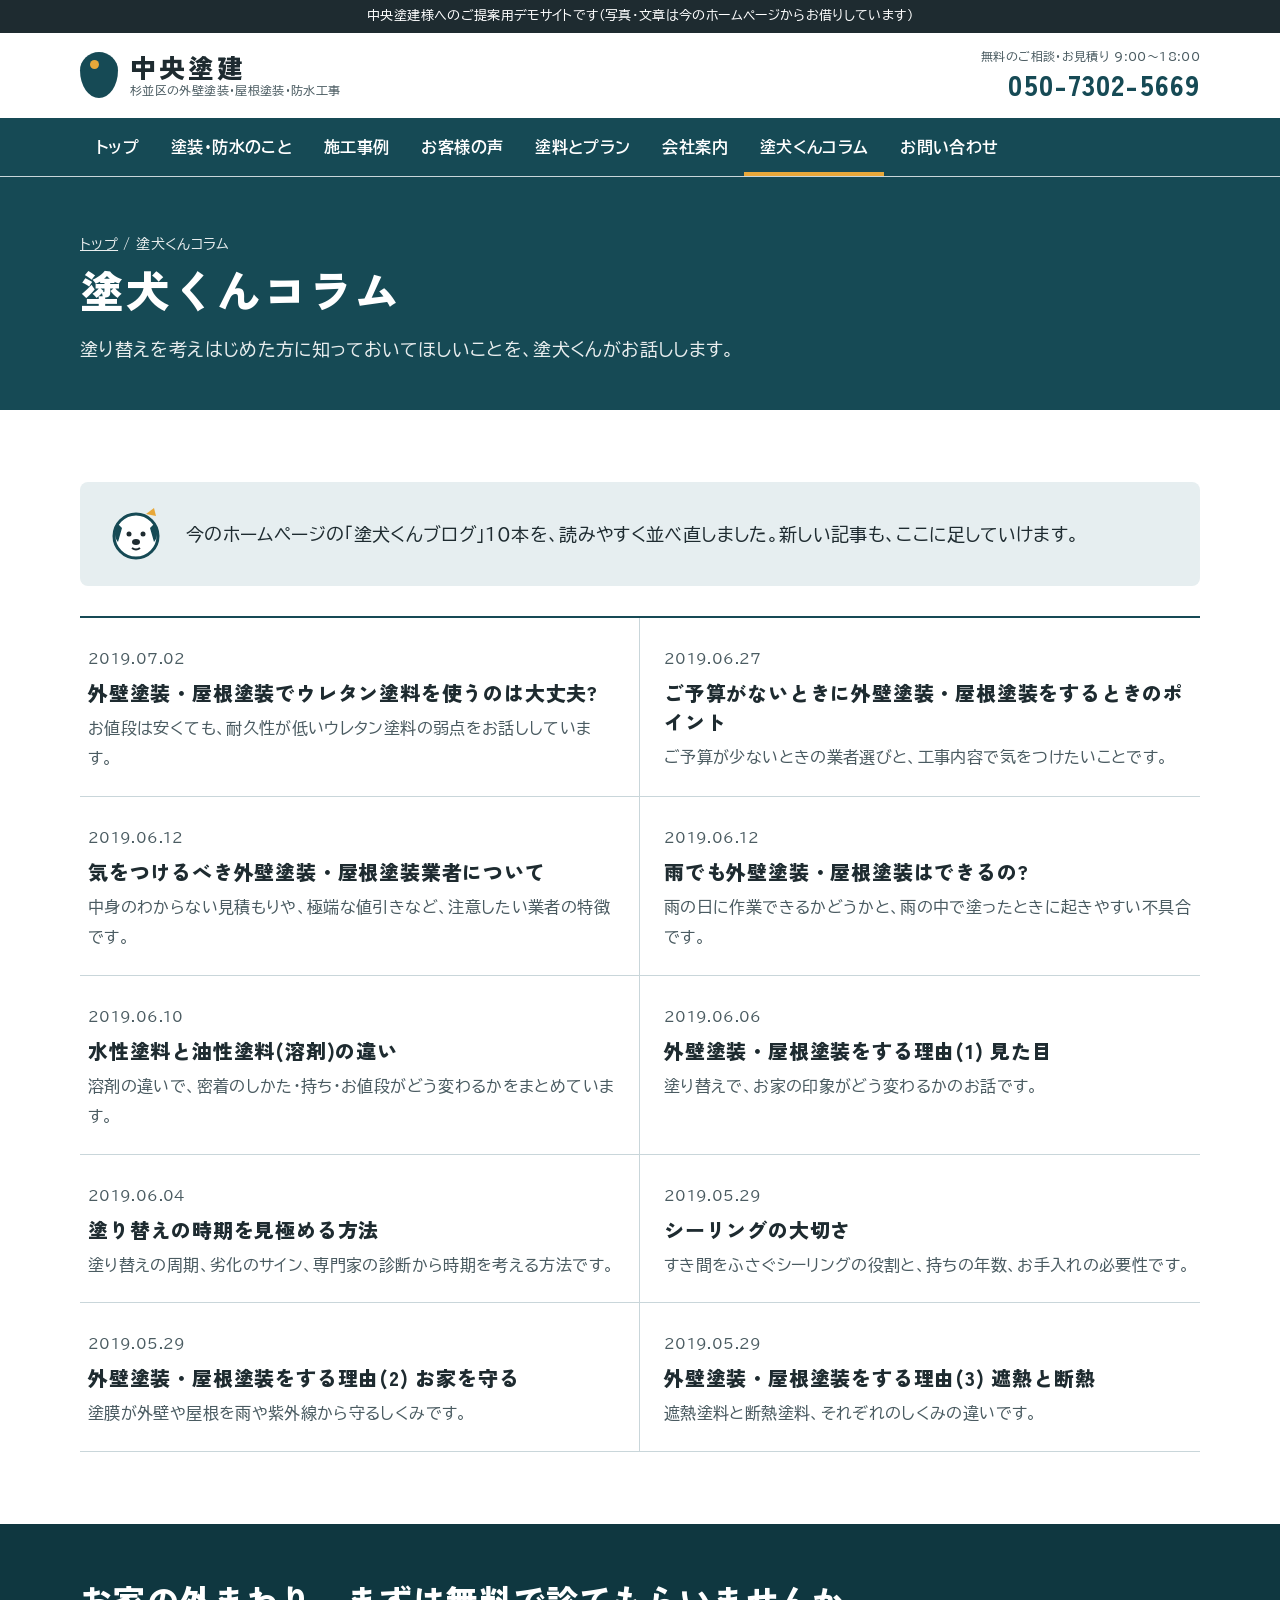
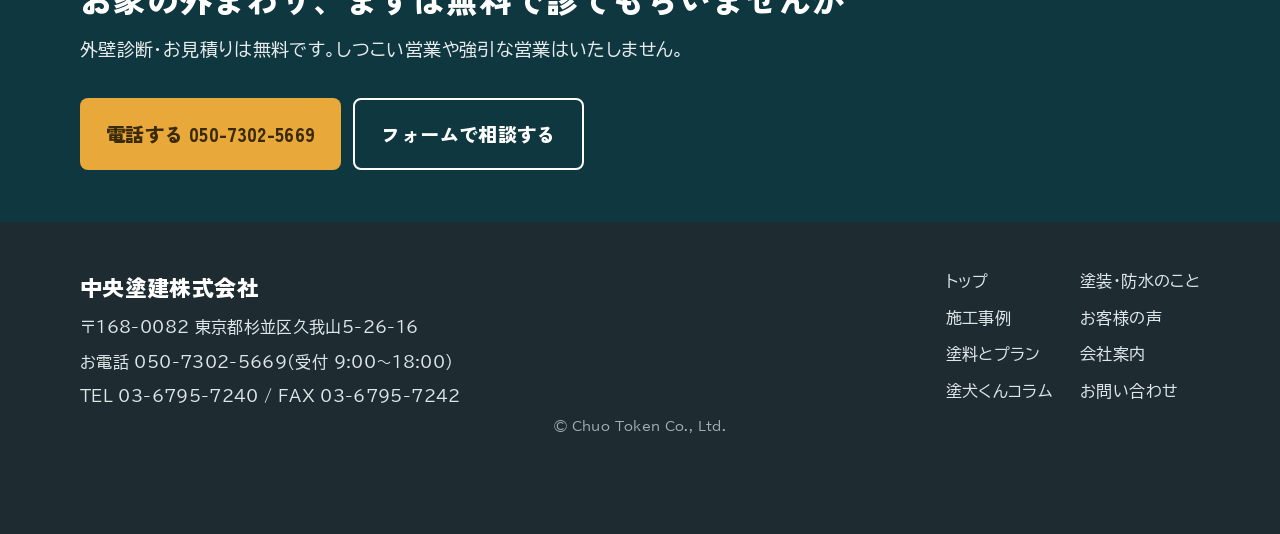
==== column.html @ 06c9fe17 "中央塗建様 ご提案用デモサイトを追加 Co-Authored-By: Claude Opus 5.5 <noreply@anthropic.com> Claude-Session: https://c" ====
<!doctype html>
<html lang="ja">
<head>
<meta charset="utf-8">
<meta name="viewport" content="width=device-width, initial-scale=1">
<meta name="robots" content="noindex, nofollow">
<title>塗犬くんコラム｜中央塗建株式会社</title>
<meta name="description" content="外壁塗装・屋根塗装のお役立ちコラム。塗料の選び方、塗り替えの時期、業者選びの注意点など。">
<link rel="preconnect" href="https://fonts.googleapis.com">
<link rel="preconnect" href="https://fonts.gstatic.com" crossorigin>
<link href="https://fonts.googleapis.com/css2?family=BIZ+UDPGothic:wght@400;700&family=Zen+Kaku+Gothic+New:wght@700;900&display=swap" rel="stylesheet">
<link rel="stylesheet" href="style.css">
<script type="application/ld+json">
{"@context":"https://schema.org","@type":"HomeAndConstructionBusiness","name":"中央塗建株式会社","telephone":"050-7302-5669","address":{"@type":"PostalAddress","postalCode":"168-0082","addressRegion":"東京都","addressLocality":"杉並区","streetAddress":"久我山5-26-16"},"openingHours":"Mo-Su 09:00-18:00","areaServed":["杉並区","世田谷区","練馬区","中野区","三鷹市","武蔵野市"],"description":"防水工事会社から始まった、杉並区の外壁塗装・屋根塗装・雨漏り修理の会社"}
</script>
<script src="site.js"></script>
</head>
<body>
<div id="head"></div>
<main>
<section class="page-head"><div class="wrap"><p class="crumb"><a href="index.html">トップ</a> / 塗犬くんコラム</p><h1>塗犬くんコラム</h1><p>塗り替えを考えはじめた方に知っておいてほしいことを、塗犬くんがお話しします。</p></div></section>
<section class="sec">
  <div class="wrap">
    <div class="dog"><svg viewBox="0 0 64 64" aria-hidden="true"><circle cx="32" cy="34" r="22" fill="#fff" stroke="#164A55" stroke-width="3"/><path d="M14 22c-4 6-4 14 0 18l4-14zM50 22c4 6 4 14 0 18l-4-14z" fill="#164A55"/><circle cx="25" cy="32" r="2.5" fill="#1E2B30"/><circle cx="39" cy="32" r="2.5" fill="#1E2B30"/><ellipse cx="32" cy="40" rx="4" ry="3" fill="#1E2B30"/><path d="M28 46q4 3 8 0" stroke="#1E2B30" stroke-width="2" fill="none"/><path d="M42 12l8-6 2 8z" fill="#E8A83A"/></svg><p style="margin:0">今のホームページの「塗犬くんブログ」10本を、読みやすく並べ直しました。新しい記事も、ここに足していけます。</p></div>
    <div class="columns" id="cols"></div>
  </div>
</section>
<script>
document.addEventListener("DOMContentLoaded",function(){
  document.getElementById("cols").innerHTML=COLUMNS.map(function(c){return '<article class="col"><time>'+c[0]+'</time><h3>'+c[1]+'</h3><p>'+c[2]+'</p></article>'}).join("");
});
</script>

</main>
<div id="foot"></div>
</body>
</html>
---- style.css ----
:root{
  --ink:#1E2B30;
  --sub:#4A5B61;
  --deep:#164A55;
  --deep2:#0F3740;
  --sky:#E6EEF0;
  --sky2:#F3F7F8;
  --paper:#FFFFFF;
  --sun:#E8A83A;
  --sun-ink:#3A2A08;
  --line:#C9D6DA;
  --head:"Zen Kaku Gothic New", "BIZ UDPGothic", sans-serif;
  --body:"BIZ UDPGothic", "Hiragino Kaku Gothic ProN", "Meiryo", sans-serif;
}
*{box-sizing:border-box}
html{-webkit-text-size-adjust:100%}
body{margin:0;background:var(--paper);color:var(--ink);font-family:var(--body);font-size:18px;line-height:1.9;letter-spacing:.02em}
img{max-width:100%;display:block}
a{color:var(--deep)}
a:focus-visible,button:focus-visible{outline:3px solid var(--sun);outline-offset:3px}
.wrap{width:min(1120px,100% - 32px);margin-inline:auto}
h1,h2,h3{font-family:var(--head);line-height:1.45;letter-spacing:.04em;margin:0}
p{margin:0 0 1em}

/* demo bar */
.demo-bar{background:var(--ink);color:#fff;font-size:13px;text-align:center;padding:6px 12px;line-height:1.6}

/* header */
.site-head{background:var(--paper);border-bottom:1px solid var(--line);position:sticky;top:0;z-index:20}
.head-in{display:flex;align-items:center;gap:16px;padding:12px 0}
.brand{display:flex;align-items:center;gap:12px;text-decoration:none;color:var(--ink);margin-right:auto}
.brand-mark{width:38px;height:46px;background:var(--deep);border-radius:50% 50% 50% 50%/60% 60% 40% 40%;transform:rotate(180deg);position:relative;flex:none}
.brand-mark::after{content:"";position:absolute;inset:auto 10px 8px auto;width:9px;height:9px;border-radius:50%;background:var(--sun)}
.brand-text b{display:block;font-family:var(--head);font-size:26px;font-weight:900;letter-spacing:.12em;line-height:1.2}
.brand-text small{display:block;font-size:12px;color:var(--sub);line-height:1.4}
.head-tel{text-decoration:none;text-align:right;color:var(--deep)}
.head-tel small{display:block;font-size:12px;color:var(--sub)}
.head-tel b{font-family:var(--head);font-size:28px;font-weight:900;letter-spacing:.04em;line-height:1.2}
.nw{display:inline-block}
.menu-btn{white-space:nowrap;display:none;font:inherit;font-size:15px;font-weight:700;background:var(--deep);color:#fff;border:0;border-radius:6px;padding:10px 14px}
.gnav{background:var(--deep)}
.gnav .wrap{display:flex;flex-wrap:wrap}
.gnav a{color:#fff;text-decoration:none;padding:14px 16px;font-size:16px;font-weight:700}
.gnav a:hover{background:var(--deep2)}
.gnav a[aria-current=page]{box-shadow:inset 0 -4px 0 var(--sun)}

/* hero */
.hero{background:var(--sky);position:relative;overflow:hidden}
.hero-in{display:grid;grid-template-columns:1.05fr .95fr;gap:40px;align-items:center;padding:56px 0 64px}
.hero h1 span{display:inline-block;white-space:nowrap}
.hero h1{font-size:clamp(34px,5.2vw,64px);font-weight:900;line-height:1.25;color:var(--deep2);letter-spacing:.06em}
.hero .lead{font-size:20px;margin-top:22px;max-width:30em}
.hero-points{display:flex;flex-wrap:wrap;gap:10px;margin:22px 0 28px;padding:0;list-style:none}
.hero-points li{background:var(--paper);border:2px solid var(--deep);border-radius:999px;padding:4px 16px;font-weight:700;font-size:16px}
.hero-photo{position:relative}
.hero-photo .photo{aspect-ratio:4/3;border-radius:6px;overflow:hidden;background:var(--line)}
.hero-photo img{width:100%;height:100%;object-fit:cover}
.hero-photo figcaption{font-size:14px;color:var(--sub);margin-top:8px}
.rain{position:absolute;inset:0;pointer-events:none}
.rain i{position:absolute;top:-30%;width:2px;height:22%;background:linear-gradient(transparent,rgba(22,74,85,.35));animation:drop 1.6s ease-in 1 forwards;opacity:0}
@keyframes drop{0%{transform:translateY(0);opacity:0}15%{opacity:1}100%{transform:translateY(560%);opacity:0}}
@media (prefers-reduced-motion:reduce){.rain{display:none}}

/* buttons */
.btn{display:inline-flex;align-items:center;justify-content:center;gap:8px;text-decoration:none;font-family:var(--head);font-weight:900;font-size:19px;border-radius:8px;padding:16px 26px;min-height:60px}
.btn-tel{background:var(--sun);color:var(--sun-ink)}
.btn-line{background:var(--paper);color:var(--deep);border:2px solid var(--deep)}
.btn-tel:hover{filter:brightness(1.05)}
.btns{display:flex;flex-wrap:wrap;gap:12px}

/* sections */
.sec{padding:72px 0}
.sec.tint{background:var(--sky2)}
.sec-head{margin-bottom:34px;max-width:46em}
.sec-head h2{font-size:clamp(28px,3.4vw,38px);font-weight:900;color:var(--deep2)}
.sec-head p{margin-top:12px;color:var(--sub)}
.page-head{background:var(--deep);color:#fff;padding:44px 0}
.page-head h1{font-size:clamp(30px,4vw,44px);font-weight:900}
.page-head p{margin:10px 0 0;opacity:.9}
.crumb{font-size:14px;margin:0 0 8px;opacity:.85}
.crumb a{color:#fff}

/* origin story (the one bold block) */
.origin{display:grid;grid-template-columns:1fr 1fr;gap:0;border-radius:8px;overflow:hidden}
.origin > div{padding:40px}
.origin .o-left{background:var(--deep);color:#fff}
.origin .o-right{background:var(--paper);border:2px solid var(--deep);border-left:0}
.origin h3{font-size:26px;font-weight:900;margin-bottom:14px}
.origin .o-left h3{color:#fff}

/* reasons */
.reasons{display:grid;grid-template-columns:repeat(2,1fr);gap:0;border-top:2px solid var(--deep)}
.reason{display:flex;gap:18px;padding:24px 8px;border-bottom:1px solid var(--line)}
.reason:nth-child(odd){border-right:1px solid var(--line);padding-right:24px}
.reason:nth-child(even){padding-left:24px}
.r-ico{flex:none;width:52px;height:52px;border-radius:50%;background:var(--sky);display:grid;place-items:center}
.r-ico svg{width:28px;height:28px;stroke:var(--deep);fill:none;stroke-width:2}
.reason h3{font-size:21px;font-weight:900;margin-bottom:6px}
.reason p{margin:0;color:var(--sub);font-size:17px}

/* works grid */
.works{display:grid;grid-template-columns:repeat(3,1fr);gap:28px}
.work{text-decoration:none;color:var(--ink);display:block}
.work .photo{aspect-ratio:4/3;overflow:hidden;border-radius:6px;background:var(--line)}
.work .photo img{width:100%;height:100%;object-fit:cover}
.work .area{display:inline-block;background:var(--deep);color:#fff;font-size:14px;font-weight:700;padding:2px 10px;border-radius:4px;margin:12px 0 6px}
.work h3{font-size:20px;font-weight:900}
.work p{margin:6px 0 0;font-size:16px;color:var(--sub);line-height:1.7}
.work dl{margin:8px 0 0;font-size:15px;color:var(--sub);line-height:1.7}
.work dt{display:inline;font-weight:700;color:var(--ink)}
.work dd{display:inline;margin:0}
.work dd::after{content:"";display:block}
.noimg{display:grid;place-items:center}
.noimg::after{content:"写真準備中";color:var(--sub);font-size:14px}
.filter{display:flex;flex-wrap:wrap;gap:10px;margin-bottom:26px}
.filter button{font:inherit;font-size:16px;font-weight:700;background:var(--paper);color:var(--deep);border:2px solid var(--deep);border-radius:999px;padding:6px 18px;cursor:pointer}
.filter button[aria-pressed=true]{background:var(--deep);color:#fff}
.count{color:var(--sub);margin-bottom:18px}

/* flow */
.flow{list-style:none;margin:0;padding:0;counter-reset:f}
.flow li{counter-increment:f;display:grid;grid-template-columns:72px 1fr;gap:20px;padding:20px 0;border-bottom:1px solid var(--line);align-items:start}
.flow li::before{content:counter(f);font-family:var(--head);font-weight:900;font-size:30px;color:var(--deep);width:60px;height:60px;border:3px solid var(--deep);border-radius:50%;display:grid;place-items:center}
.flow h3{font-size:21px;font-weight:900;margin:8px 0 4px}
.flow p{margin:0;color:var(--sub)}

/* voices */
.voices{display:grid;grid-template-columns:repeat(3,1fr);gap:28px}
.voice{background:var(--paper);border-radius:8px;border:1px solid var(--line);overflow:hidden;display:flex;flex-direction:column}
.voice .photo{aspect-ratio:3/4;max-height:340px;background:var(--sky);overflow:hidden}
.voice .photo img{width:100%;height:100%;object-fit:cover;object-position:top}
.voice .v-body{padding:20px 22px 24px}
.voice .v-who{font-family:var(--head);font-weight:900;font-size:19px}
.voice .v-what{font-size:15px;color:var(--sub);margin-bottom:10px}
.voice p{margin:0;font-size:17px}

/* plans */
.plans{display:grid;grid-template-columns:repeat(4,1fr);gap:0;border:2px solid var(--deep);border-radius:8px;overflow:hidden}
.plan{padding:26px 22px;border-right:1px solid var(--line);background:var(--paper)}
.plan:last-child{border-right:0}
.plan h3{font-size:22px;font-weight:900;color:var(--deep2);margin-bottom:6px}
.plan .meter{display:flex;gap:4px;margin:10px 0 14px}
.plan .meter span{height:8px;flex:1;background:var(--line);border-radius:2px}
.plan .meter span.on{background:var(--sun)}
.plan p{font-size:16px;color:var(--sub);margin:0}
.note{font-size:15px;color:var(--sub);margin-top:14px}

/* ceo + company */
.ceo{display:grid;grid-template-columns:320px 1fr;gap:44px;align-items:start}
.ceo .photo{background:var(--sky);border-radius:8px;overflow:hidden}
.ceo .sign{font-family:var(--head);font-weight:900;font-size:22px;margin-top:10px}
.table{width:100%;border-collapse:collapse;font-size:17px}
.table th,.table td{border-bottom:1px solid var(--line);padding:16px 12px;text-align:left;vertical-align:top}
.table th{width:9em;background:var(--sky2);font-weight:700;white-space:nowrap}
.staff{display:grid;grid-template-columns:repeat(3,1fr);gap:24px}
.staff-group{background:var(--paper);border:1px solid var(--line);border-radius:8px;padding:22px}
.staff-group h3{font-size:19px;font-weight:900;color:var(--deep);margin-bottom:8px}
.staff-group ul{margin:0;padding:0;list-style:none}
.staff-group li{padding:6px 0;border-bottom:1px dashed var(--line)}
.staff-group li:last-child{border:0}
.makers{display:flex;flex-wrap:wrap;gap:8px;padding:0;margin:0;list-style:none}
.makers li{background:var(--sky);border-radius:4px;padding:4px 12px;font-size:16px}
.area-list{columns:3;column-gap:24px;padding:0;margin:0;list-style:none}
.area-list li{padding:4px 0;break-inside:avoid}
.area-list li.main{font-weight:700;color:var(--deep)}

/* column */
.columns{display:grid;grid-template-columns:repeat(2,1fr);gap:0;border-top:2px solid var(--deep)}
.col{padding:22px 8px;border-bottom:1px solid var(--line)}
.col:nth-child(odd){border-right:1px solid var(--line);padding-right:24px}
.col:nth-child(even){padding-left:24px}
.col time{font-size:14px;color:var(--sub)}
.col h3{font-size:20px;font-weight:900;margin:4px 0 6px}
.col p{margin:0;font-size:16px;color:var(--sub)}
.dog{display:flex;gap:18px;align-items:center;background:var(--sky);border-radius:8px;padding:20px 24px;margin-bottom:30px}
.dog svg{flex:none;width:64px;height:64px}

/* contact */
.form{display:grid;gap:20px;max-width:640px}
.form label{display:block;font-weight:700;margin-bottom:6px}
.form .req{background:var(--sun);color:var(--sun-ink);font-size:13px;border-radius:4px;padding:1px 8px;margin-left:8px}
.form input,.form textarea,.form select{width:100%;font:inherit;font-size:18px;padding:14px;border:2px solid var(--line);border-radius:6px;background:#fff}
.form input:focus,.form textarea:focus,.form select:focus{border-color:var(--deep);outline:none}
.form button{justify-self:start;border:0;cursor:pointer}
.form-msg{display:none;background:var(--sky);border-left:6px solid var(--deep);padding:16px 18px}
.contact-grid{display:grid;grid-template-columns:1fr 340px;gap:48px;align-items:start}
.tel-box{background:var(--deep);color:#fff;border-radius:8px;padding:28px}
.tel-box b{display:block;font-family:var(--head);font-size:32px;font-weight:900;margin:6px 0}
.tel-box a{color:#fff;text-decoration:none}

/* cta + footer */
.cta{background:var(--deep2);color:#fff;padding:52px 0}
.cta-in{display:flex;gap:32px;align-items:center;justify-content:space-between;flex-wrap:wrap}
.cta h2{font-size:clamp(24px,2.8vw,32px);font-weight:900;color:#fff}
.cta p{margin:10px 0 0;opacity:.9}
.cta-btns{display:flex;flex-wrap:wrap;gap:12px}
.cta .btn-line{background:transparent;color:#fff;border-color:#fff}
.site-foot{background:var(--ink);color:#DDE6E8;padding:44px 0 90px;font-size:16px}
.foot-in{display:flex;gap:40px;justify-content:space-between;flex-wrap:wrap}
.foot-name{font-family:var(--head);font-weight:900;font-size:22px;color:#fff}
.site-foot p{margin:0 0 4px}
.foot-nav{display:grid;grid-template-columns:repeat(2,auto);gap:6px 28px;align-content:start}
.foot-nav a{color:#DDE6E8;text-decoration:none}
.copy{text-align:center;font-size:13px;opacity:.7;margin-top:30px}
.float-tel{display:none}

.more{margin-top:30px}

/* responsive */
@media (max-width:900px){
  .hero-in,.origin,.ceo,.contact-grid{grid-template-columns:1fr}
  .origin .o-right{border-left:2px solid var(--deep);border-top:0}
  .works,.voices,.staff{grid-template-columns:repeat(2,1fr)}
  .plans{grid-template-columns:repeat(2,1fr)}
  .plan:nth-child(2){border-right:0}
  .plan:nth-child(-n+2){border-bottom:1px solid var(--line)}
  .area-list{columns:2}
}
@media (max-width:420px){.brand-text small{display:none}}
@media (max-width:720px){
  body{font-size:17px}
  .head-tel{display:none}
  .menu-btn{display:block}
  .gnav{display:none}
  .gnav.open{display:block}
  .gnav .wrap{flex-direction:column}
  .gnav a{border-top:1px solid rgba(255,255,255,.15)}
  .brand-text b{font-size:22px}
  .brand-text small{font-size:11px}
  .origin h3{font-size:22px}
  .reason h3{font-size:18px}
  .reason{gap:14px}
  .r-ico{width:44px;height:44px}
  .sec-head h2{word-break:keep-all;overflow-wrap:anywhere}
  .hero-in{padding:36px 0 44px;gap:28px}
  .reasons,.columns{grid-template-columns:1fr}
  .reason:nth-child(odd),.col:nth-child(odd){border-right:0;padding-right:8px}
  .reason:nth-child(even),.col:nth-child(even){padding-left:8px}
  .works,.voices,.staff,.plans{grid-template-columns:1fr}
  .plan{border-right:0;border-bottom:1px solid var(--line)}
  .origin > div{padding:28px 22px}
  .sec{padding:52px 0}
  .flow li{grid-template-columns:56px 1fr;gap:14px}
  .flow li::before{width:48px;height:48px;font-size:24px}
  .table th,.table td{display:block;width:auto}
  .table th{padding:12px 12px 4px;white-space:normal;border-bottom:0}
  .table td{padding:4px 12px 14px}
  .sec-head h2{font-size:26px}
  .area-list{columns:1}
  .float-tel{display:block;position:fixed;left:12px;right:12px;bottom:12px;z-index:30;background:var(--sun);color:var(--sun-ink);text-align:center;font-family:var(--head);font-weight:900;font-size:19px;padding:15px;border-radius:10px;text-decoration:none;box-shadow:0 4px 14px rgba(15,55,64,.3)}
  .btn{width:100%}
}
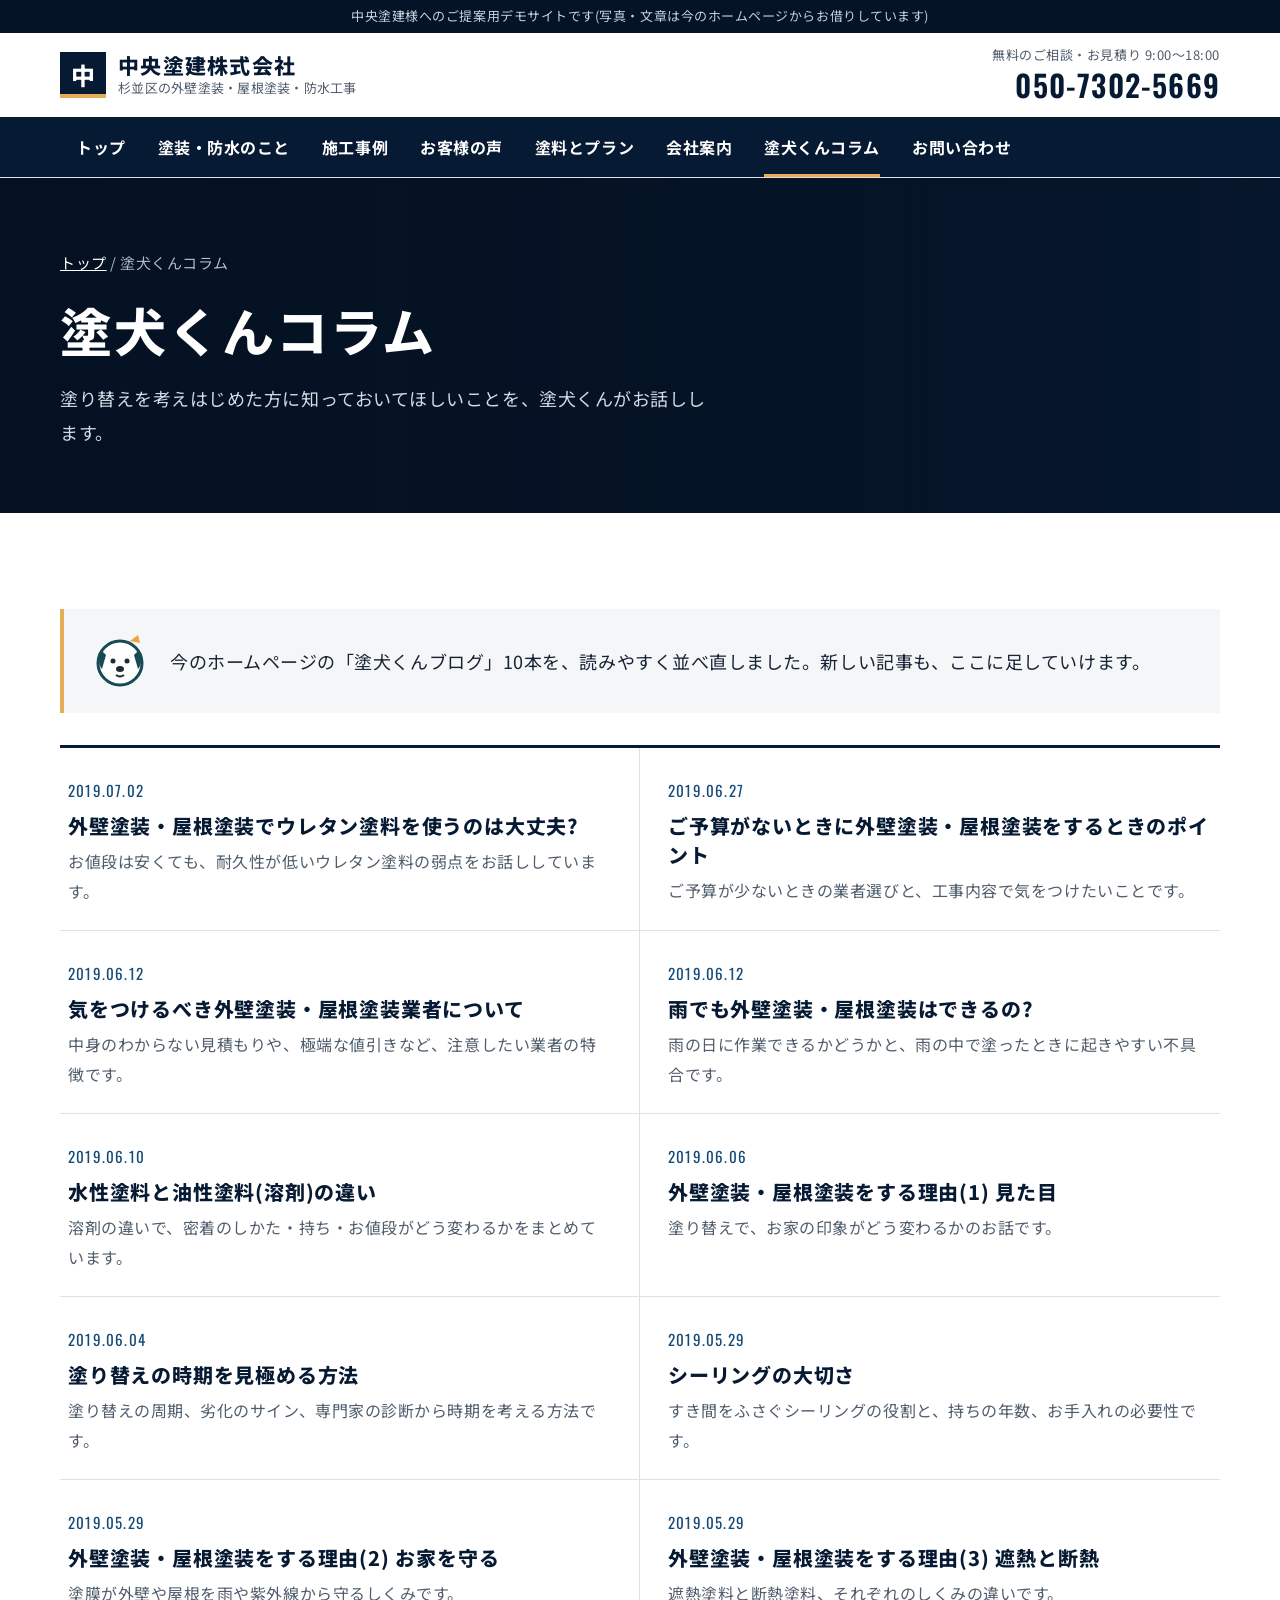
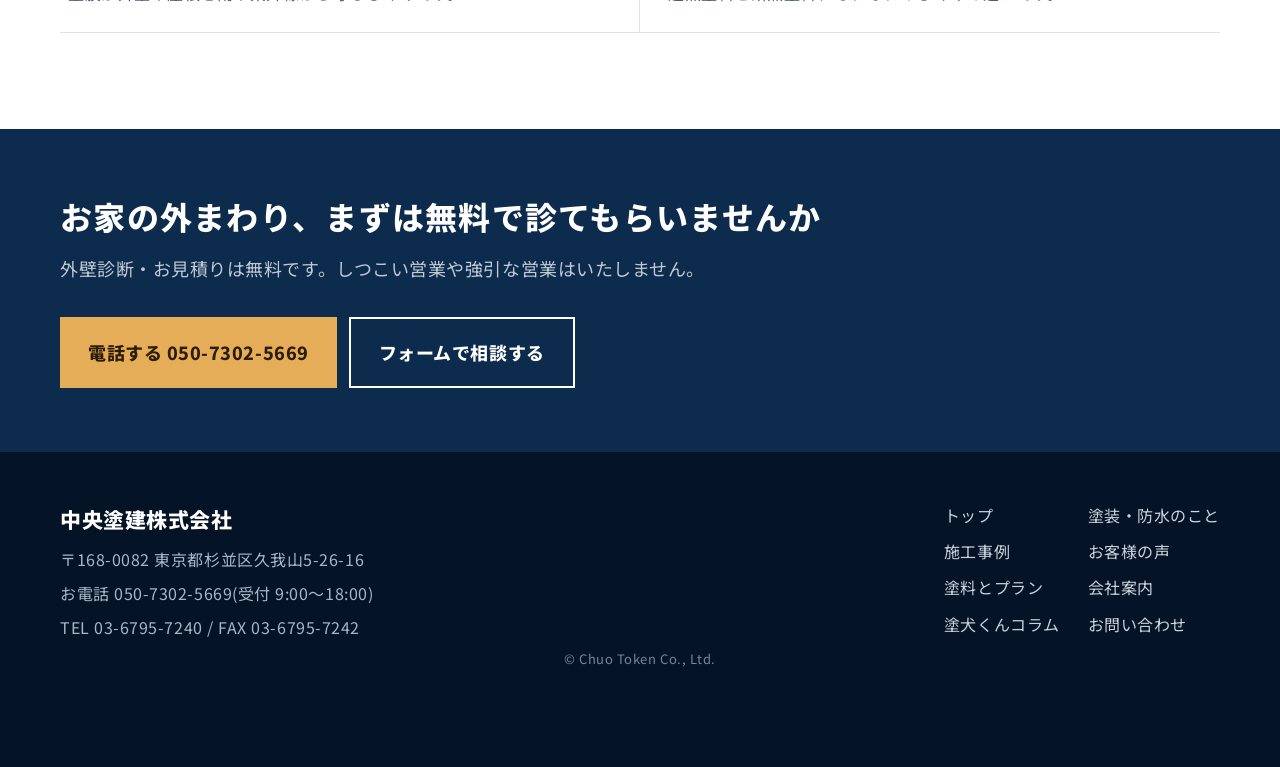
==== commit 39bf3973: "濃紺×ゴールドの高級感あるデザインに作り直し Co-Authored-By: Claude Opus 5.5 <noreply@anthropic.com> Claude-Session: https" ====
--- a/column.html
+++ b/column.html
@@ -8,7 +8,7 @@
 <meta name="description" content="外壁塗装・屋根塗装のお役立ちコラム。塗料の選び方、塗り替えの時期、業者選びの注意点など。">
 <link rel="preconnect" href="https://fonts.googleapis.com">
 <link rel="preconnect" href="https://fonts.gstatic.com" crossorigin>
-<link href="https://fonts.googleapis.com/css2?family=BIZ+UDPGothic:wght@400;700&family=Zen+Kaku+Gothic+New:wght@700;900&display=swap" rel="stylesheet">
+<link href="https://fonts.googleapis.com/css2?family=Noto+Sans+JP:wght@400;500;700;800&family=Oswald:wght@500;600&display=swap" rel="stylesheet">
 <link rel="stylesheet" href="style.css">
 <script type="application/ld+json">
 {"@context":"https://schema.org","@type":"HomeAndConstructionBusiness","name":"中央塗建株式会社","telephone":"050-7302-5669","address":{"@type":"PostalAddress","postalCode":"168-0082","addressRegion":"東京都","addressLocality":"杉並区","streetAddress":"久我山5-26-16"},"openingHours":"Mo-Su 09:00-18:00","areaServed":["杉並区","世田谷区","練馬区","中野区","三鷹市","武蔵野市"],"description":"防水工事会社から始まった、杉並区の外壁塗装・屋根塗装・雨漏り修理の会社"}
@@ -18,7 +18,7 @@
 <body>
 <div id="head"></div>
 <main>
-<section class="page-head"><div class="wrap"><p class="crumb"><a href="index.html">トップ</a> / 塗犬くんコラム</p><h1>塗犬くんコラム</h1><p>塗り替えを考えはじめた方に知っておいてほしいことを、塗犬くんがお話しします。</p></div></section>
+<section class="page-head"><div class="page-head-bg" aria-hidden="true"></div><div class="wrap"><p class="crumb"><a href="index.html">トップ</a> / 塗犬くんコラム</p><h1>塗犬くんコラム</h1><p>塗り替えを考えはじめた方に知っておいてほしいことを、塗犬くんがお話しします。</p></div></section>
 <section class="sec">
   <div class="wrap">
     <div class="dog"><svg viewBox="0 0 64 64" aria-hidden="true"><circle cx="32" cy="34" r="22" fill="#fff" stroke="#164A55" stroke-width="3"/><path d="M14 22c-4 6-4 14 0 18l4-14zM50 22c4 6 4 14 0 18l-4-14z" fill="#164A55"/><circle cx="25" cy="32" r="2.5" fill="#1E2B30"/><circle cx="39" cy="32" r="2.5" fill="#1E2B30"/><ellipse cx="32" cy="40" rx="4" ry="3" fill="#1E2B30"/><path d="M28 46q4 3 8 0" stroke="#1E2B30" stroke-width="2" fill="none"/><path d="M42 12l8-6 2 8z" fill="#E8A83A"/></svg><p style="margin:0">今のホームページの「塗犬くんブログ」10本を、読みやすく並べ直しました。新しい記事も、ここに足していけます。</p></div>
--- a/style.css
+++ b/style.css
@@ -1,252 +1,281 @@
 :root{
-  --ink:#1E2B30;
-  --sub:#4A5B61;
-  --deep:#164A55;
-  --deep2:#0F3740;
-  --sky:#E6EEF0;
-  --sky2:#F3F7F8;
-  --paper:#FFFFFF;
-  --sun:#E8A83A;
-  --sun-ink:#3A2A08;
-  --line:#C9D6DA;
-  --head:"Zen Kaku Gothic New", "BIZ UDPGothic", sans-serif;
-  --body:"BIZ UDPGothic", "Hiragino Kaku Gothic ProN", "Meiryo", sans-serif;
+  --navy:#071A33;
+  --navy2:#0C2B4D;
+  --navy3:#12385E;
+  --blue:#164B78;
+  --gold:#E6AD58;
+  --gold-ink:#2A1C05;
+  --ink:#172435;
+  --sub:#4F5D6C;
+  --paper:#F4F6F8;
+  --line:#DCE2E8;
+  --white:#FFFFFF;
+  --sans:"Noto Sans JP","Hiragino Kaku Gothic ProN","Meiryo",sans-serif;
+  --num:"Oswald","Noto Sans JP",sans-serif;
+  --hero:url("https://images.unsplash.com/photo-1600585154340-be6161a56a0c?auto=format&fit=crop&w=2000&q=80");
 }
 *{box-sizing:border-box}
-html{-webkit-text-size-adjust:100%}
-body{margin:0;background:var(--paper);color:var(--ink);font-family:var(--body);font-size:18px;line-height:1.9;letter-spacing:.02em}
+html{-webkit-text-size-adjust:100%;scroll-behavior:smooth}
+body{margin:0;background:var(--white);color:var(--ink);font-family:var(--sans);font-size:18px;line-height:1.9;letter-spacing:.03em}
 img{max-width:100%;display:block}
-a{color:var(--deep)}
-a:focus-visible,button:focus-visible{outline:3px solid var(--sun);outline-offset:3px}
-.wrap{width:min(1120px,100% - 32px);margin-inline:auto}
-h1,h2,h3{font-family:var(--head);line-height:1.45;letter-spacing:.04em;margin:0}
+a{color:var(--blue)}
+a:focus-visible,button:focus-visible{outline:3px solid var(--gold);outline-offset:3px}
+.wrap{width:min(1160px,100% - 32px);margin-inline:auto}
+h1,h2,h3{line-height:1.45;letter-spacing:.04em;margin:0;font-weight:800}
 p{margin:0 0 1em}
+.nw{display:inline-block}
 
 /* demo bar */
-.demo-bar{background:var(--ink);color:#fff;font-size:13px;text-align:center;padding:6px 12px;line-height:1.6}
+.demo-bar{background:#041326;color:#C6D0DC;font-size:13px;text-align:center;padding:6px 12px;line-height:1.6}
 
 /* header */
-.site-head{background:var(--paper);border-bottom:1px solid var(--line);position:sticky;top:0;z-index:20}
-.head-in{display:flex;align-items:center;gap:16px;padding:12px 0}
-.brand{display:flex;align-items:center;gap:12px;text-decoration:none;color:var(--ink);margin-right:auto}
-.brand-mark{width:38px;height:46px;background:var(--deep);border-radius:50% 50% 50% 50%/60% 60% 40% 40%;transform:rotate(180deg);position:relative;flex:none}
-.brand-mark::after{content:"";position:absolute;inset:auto 10px 8px auto;width:9px;height:9px;border-radius:50%;background:var(--sun)}
-.brand-text b{display:block;font-family:var(--head);font-size:26px;font-weight:900;letter-spacing:.12em;line-height:1.2}
-.brand-text small{display:block;font-size:12px;color:var(--sub);line-height:1.4}
-.head-tel{text-decoration:none;text-align:right;color:var(--deep)}
-.head-tel small{display:block;font-size:12px;color:var(--sub)}
-.head-tel b{font-family:var(--head);font-size:28px;font-weight:900;letter-spacing:.04em;line-height:1.2}
-.nw{display:inline-block}
-.menu-btn{white-space:nowrap;display:none;font:inherit;font-size:15px;font-weight:700;background:var(--deep);color:#fff;border:0;border-radius:6px;padding:10px 14px}
-.gnav{background:var(--deep)}
+.site-head{background:var(--white);position:sticky;top:0;z-index:20;box-shadow:0 1px 0 var(--line)}
+.head-in{display:flex;align-items:center;gap:16px;height:84px}
+.brand{display:flex;align-items:center;gap:12px;text-decoration:none;color:var(--navy);margin-right:auto}
+.brand-mark{display:grid;place-items:center;width:46px;height:46px;background:var(--navy);color:#fff;font-size:24px;font-weight:800;border-bottom:4px solid var(--gold);flex:none}
+.brand-text b{display:block;font-size:21px;font-weight:800;letter-spacing:.06em;line-height:1.3}
+.brand-text small{display:block;font-size:13px;color:var(--sub);line-height:1.4;letter-spacing:.02em}
+.head-tel{text-decoration:none;text-align:right;color:var(--navy)}
+.head-tel small{display:block;font-size:13px;color:var(--sub)}
+.head-tel b{font-family:var(--num);font-size:30px;font-weight:600;letter-spacing:.04em;line-height:1.15}
+.menu-btn{display:none;white-space:nowrap;font:inherit;font-size:15px;font-weight:700;background:var(--navy);color:#fff;border:0;padding:10px 16px}
+.gnav{background:var(--navy)}
 .gnav .wrap{display:flex;flex-wrap:wrap}
-.gnav a{color:#fff;text-decoration:none;padding:14px 16px;font-size:16px;font-weight:700}
-.gnav a:hover{background:var(--deep2)}
-.gnav a[aria-current=page]{box-shadow:inset 0 -4px 0 var(--sun)}
+.gnav a{color:#fff;text-decoration:none;padding:15px 16px;font-size:16px;font-weight:700;position:relative}
+.gnav a:hover{background:var(--navy2)}
+.gnav a[aria-current=page]::after{content:"";position:absolute;left:16px;right:16px;bottom:0;height:3px;background:var(--gold)}
 
 /* hero */
-.hero{background:var(--sky);position:relative;overflow:hidden}
-.hero-in{display:grid;grid-template-columns:1.05fr .95fr;gap:40px;align-items:center;padding:56px 0 64px}
+.hero{position:relative;overflow:hidden;background:var(--navy);color:#fff;min-height:640px;display:flex;align-items:center}
+.hero-bg{position:absolute;inset:0;background-image:linear-gradient(90deg,rgba(4,17,34,.95) 0%,rgba(4,17,34,.82) 42%,rgba(4,17,34,.25) 100%),var(--hero);background-size:cover;background-position:center 55%}
+.hero-in{position:relative;z-index:1;padding:80px 0 90px}
+.hero-kicker .nw+.nw::before{content:"／";margin:0 .6em}
+.hero-kicker{display:inline-block;font-size:16px;font-weight:700;color:var(--gold);border-bottom:2px solid var(--gold);padding-bottom:6px;margin-bottom:28px}
+.hero h1{font-size:clamp(40px,6vw,78px);line-height:1.25;letter-spacing:.06em}
 .hero h1 span{display:inline-block;white-space:nowrap}
-.hero h1{font-size:clamp(34px,5.2vw,64px);font-weight:900;line-height:1.25;color:var(--deep2);letter-spacing:.06em}
-.hero .lead{font-size:20px;margin-top:22px;max-width:30em}
-.hero-points{display:flex;flex-wrap:wrap;gap:10px;margin:22px 0 28px;padding:0;list-style:none}
-.hero-points li{background:var(--paper);border:2px solid var(--deep);border-radius:999px;padding:4px 16px;font-weight:700;font-size:16px}
-.hero-photo{position:relative}
-.hero-photo .photo{aspect-ratio:4/3;border-radius:6px;overflow:hidden;background:var(--line)}
-.hero-photo img{width:100%;height:100%;object-fit:cover}
-.hero-photo figcaption{font-size:14px;color:var(--sub);margin-top:8px}
-.rain{position:absolute;inset:0;pointer-events:none}
-.rain i{position:absolute;top:-30%;width:2px;height:22%;background:linear-gradient(transparent,rgba(22,74,85,.35));animation:drop 1.6s ease-in 1 forwards;opacity:0}
-@keyframes drop{0%{transform:translateY(0);opacity:0}15%{opacity:1}100%{transform:translateY(560%);opacity:0}}
-@media (prefers-reduced-motion:reduce){.rain{display:none}}
+.hero .lead{font-size:20px;margin:28px 0 36px;max-width:30em;color:#DCE4EC}
+.hero-note{position:absolute;right:16px;bottom:10px;margin:0;font-size:12px;color:rgba(255,255,255,.6);z-index:1}
+
+/* proof strip */
+.proof{background:var(--navy2);color:#fff;border-top:1px solid rgba(255,255,255,.08)}
+.proof-in{display:grid;grid-template-columns:repeat(4,1fr)}
+.proof-in div{padding:26px 10px;text-align:center;border-right:1px solid rgba(255,255,255,.12)}
+.proof-in div:last-child{border-right:0}
+.proof b{display:block;font-family:var(--num);font-weight:600;font-size:48px;line-height:1.1;color:var(--gold)}
+.proof b small{font-family:var(--sans);font-size:18px;font-weight:700;margin-left:4px;color:#fff}
+.proof span{font-size:16px;color:#C9D4DF}
 
 /* buttons */
-.btn{display:inline-flex;align-items:center;justify-content:center;gap:8px;text-decoration:none;font-family:var(--head);font-weight:900;font-size:19px;border-radius:8px;padding:16px 26px;min-height:60px}
-.btn-tel{background:var(--sun);color:var(--sun-ink)}
-.btn-line{background:var(--paper);color:var(--deep);border:2px solid var(--deep)}
-.btn-tel:hover{filter:brightness(1.05)}
-.btns{display:flex;flex-wrap:wrap;gap:12px}
+.btn{display:inline-flex;align-items:center;justify-content:center;gap:10px;text-decoration:none;font-weight:800;font-size:18px;padding:16px 28px;min-height:62px}
+.btn b{font-family:var(--num);font-weight:600;font-size:22px;letter-spacing:.04em}
+.btn-tel{background:var(--gold);color:var(--gold-ink)}
+.btn-tel:hover{filter:brightness(1.06)}
+.btn-line{background:transparent;color:#fff;border:2px solid #fff}
+.btn-line:hover{background:rgba(255,255,255,.08)}
+.sec .btn-line,.more .btn-line{color:var(--navy);border-color:var(--navy)}
+.sec.navy .btn-line{color:#fff;border-color:#fff}
+.btns{display:flex;flex-wrap:wrap;gap:14px}
+.text-link{display:inline-block;font-weight:700;color:var(--blue);border-bottom:2px solid var(--gold);text-decoration:none;padding-bottom:2px}
 
 /* sections */
-.sec{padding:72px 0}
-.sec.tint{background:var(--sky2)}
-.sec-head{margin-bottom:34px;max-width:46em}
-.sec-head h2{font-size:clamp(28px,3.4vw,38px);font-weight:900;color:var(--deep2)}
-.sec-head p{margin-top:12px;color:var(--sub)}
-.page-head{background:var(--deep);color:#fff;padding:44px 0}
-.page-head h1{font-size:clamp(30px,4vw,44px);font-weight:900}
-.page-head p{margin:10px 0 0;opacity:.9}
-.crumb{font-size:14px;margin:0 0 8px;opacity:.85}
+.sec{padding:96px 0}
+.sec.tint{background:var(--paper)}
+.sec.navy{background:var(--navy);color:#fff}
+.sec-head{margin-bottom:40px;max-width:46em}
+.sec-head h2{font-size:clamp(28px,3.4vw,40px);color:var(--navy);position:relative;padding-top:22px}
+.sec-head h2::before{content:"";position:absolute;top:0;left:0;width:48px;height:3px;background:var(--gold)}
+.sec.navy .sec-head h2{color:#fff}
+.sec-head p{margin-top:14px;color:var(--sub)}
+.sec.navy .sec-head p{color:#C0CAD5}
+
+/* page head */
+.page-head{position:relative;background:var(--navy);color:#fff;padding:72px 0 64px;overflow:hidden}
+.page-head-bg{position:absolute;inset:0;background-image:linear-gradient(90deg,rgba(4,17,34,.96) 0%,rgba(4,17,34,.85) 50%,rgba(4,17,34,.45) 100%),var(--hero);background-size:cover;background-position:center 60%}
+.page-head .wrap{position:relative;z-index:1}
+.page-head h1{font-size:clamp(32px,4.4vw,52px)}
+.page-head p{margin:14px 0 0;color:#D2DBE4;max-width:36em}
+.crumb{font-size:15px;margin:0 0 14px!important;color:#AEBBC9!important}
 .crumb a{color:#fff}
 
-/* origin story (the one bold block) */
-.origin{display:grid;grid-template-columns:1fr 1fr;gap:0;border-radius:8px;overflow:hidden}
-.origin > div{padding:40px}
-.origin .o-left{background:var(--deep);color:#fff}
-.origin .o-right{background:var(--paper);border:2px solid var(--deep);border-left:0}
-.origin h3{font-size:26px;font-weight:900;margin-bottom:14px}
+/* origin */
+.origin{display:grid;grid-template-columns:1fr 1fr}
+.origin > div{padding:48px}
+.origin .o-left{background:var(--navy);color:#fff;border-bottom:4px solid var(--gold)}
+.origin .o-right{background:var(--paper)}
+.origin h3{font-size:27px;margin-bottom:16px;color:var(--navy)}
 .origin .o-left h3{color:#fff}
+.origin .o-left p{color:#D2DBE4}
 
 /* reasons */
-.reasons{display:grid;grid-template-columns:repeat(2,1fr);gap:0;border-top:2px solid var(--deep)}
-.reason{display:flex;gap:18px;padding:24px 8px;border-bottom:1px solid var(--line)}
-.reason:nth-child(odd){border-right:1px solid var(--line);padding-right:24px}
-.reason:nth-child(even){padding-left:24px}
-.r-ico{flex:none;width:52px;height:52px;border-radius:50%;background:var(--sky);display:grid;place-items:center}
-.r-ico svg{width:28px;height:28px;stroke:var(--deep);fill:none;stroke-width:2}
-.reason h3{font-size:21px;font-weight:900;margin-bottom:6px}
-.reason p{margin:0;color:var(--sub);font-size:17px}
-
-/* works grid */
-.works{display:grid;grid-template-columns:repeat(3,1fr);gap:28px}
-.work{text-decoration:none;color:var(--ink);display:block}
-.work .photo{aspect-ratio:4/3;overflow:hidden;border-radius:6px;background:var(--line)}
+.reasons{display:grid;grid-template-columns:repeat(2,1fr);border-top:1px solid rgba(255,255,255,.2)}
+.reason{display:flex;gap:20px;padding:28px 8px;border-bottom:1px solid rgba(255,255,255,.14)}
+.reason:nth-child(odd){border-right:1px solid rgba(255,255,255,.14);padding-right:28px}
+.reason:nth-child(even){padding-left:28px}
+.r-ico{flex:none;width:54px;height:54px;border:1px solid var(--gold);display:grid;place-items:center}
+.r-ico svg{width:28px;height:28px;stroke:var(--gold);fill:none;stroke-width:1.8}
+.reason h3{font-size:21px;margin-bottom:6px;color:#fff}
+.reason p{margin:0;color:#C0CAD5;font-size:17px}
+
+/* works */
+.works{display:grid;grid-template-columns:repeat(3,1fr);gap:32px}
+.work{display:block;color:var(--ink);background:var(--white)}
+.work .photo{aspect-ratio:4/3;overflow:hidden;background:var(--line)}
 .work .photo img{width:100%;height:100%;object-fit:cover}
-.work .area{display:inline-block;background:var(--deep);color:#fff;font-size:14px;font-weight:700;padding:2px 10px;border-radius:4px;margin:12px 0 6px}
-.work h3{font-size:20px;font-weight:900}
-.work p{margin:6px 0 0;font-size:16px;color:var(--sub);line-height:1.7}
-.work dl{margin:8px 0 0;font-size:15px;color:var(--sub);line-height:1.7}
-.work dt{display:inline;font-weight:700;color:var(--ink)}
+.work .area{display:inline-block;background:var(--navy);color:#fff;font-size:14px;font-weight:700;padding:3px 12px;margin:14px 0 6px;border-left:3px solid var(--gold)}
+.work h3{font-size:20px;color:var(--navy)}
+.work p{margin:6px 0 0;font-size:16px;color:var(--sub);line-height:1.75}
+.work dl{margin:8px 0 0;font-size:15px;color:var(--sub);line-height:1.75}
+.work dt{display:inline;font-weight:700;color:var(--ink);margin-right:6px}
 .work dd{display:inline;margin:0}
 .work dd::after{content:"";display:block}
 .noimg{display:grid;place-items:center}
 .noimg::after{content:"写真準備中";color:var(--sub);font-size:14px}
 .filter{display:flex;flex-wrap:wrap;gap:10px;margin-bottom:26px}
-.filter button{font:inherit;font-size:16px;font-weight:700;background:var(--paper);color:var(--deep);border:2px solid var(--deep);border-radius:999px;padding:6px 18px;cursor:pointer}
-.filter button[aria-pressed=true]{background:var(--deep);color:#fff}
+.filter button{font:inherit;font-size:16px;font-weight:700;background:var(--white);color:var(--navy);border:2px solid var(--navy);padding:7px 20px;cursor:pointer}
+.filter button[aria-pressed=true]{background:var(--navy);color:#fff;box-shadow:inset 0 -3px 0 var(--gold)}
 .count{color:var(--sub);margin-bottom:18px}
 
 /* flow */
 .flow{list-style:none;margin:0;padding:0;counter-reset:f}
-.flow li{counter-increment:f;display:grid;grid-template-columns:72px 1fr;gap:20px;padding:20px 0;border-bottom:1px solid var(--line);align-items:start}
-.flow li::before{content:counter(f);font-family:var(--head);font-weight:900;font-size:30px;color:var(--deep);width:60px;height:60px;border:3px solid var(--deep);border-radius:50%;display:grid;place-items:center}
-.flow h3{font-size:21px;font-weight:900;margin:8px 0 4px}
+.flow li{counter-increment:f;display:grid;grid-template-columns:76px 1fr;gap:20px;padding:22px 0;border-bottom:1px solid var(--line);align-items:start}
+.flow li::before{content:counter(f);font-family:var(--num);font-weight:600;font-size:28px;color:var(--gold);width:60px;height:60px;background:var(--navy);display:grid;place-items:center}
+.flow h3{font-size:21px;margin:8px 0 4px;color:var(--navy)}
 .flow p{margin:0;color:var(--sub)}
 
 /* voices */
-.voices{display:grid;grid-template-columns:repeat(3,1fr);gap:28px}
-.voice{background:var(--paper);border-radius:8px;border:1px solid var(--line);overflow:hidden;display:flex;flex-direction:column}
-.voice .photo{aspect-ratio:3/4;max-height:340px;background:var(--sky);overflow:hidden}
+.voices{display:grid;grid-template-columns:repeat(3,1fr);gap:32px}
+.voice{background:var(--white);border:1px solid var(--line);display:flex;flex-direction:column}
+.voice .photo{aspect-ratio:3/4;max-height:340px;background:var(--paper);overflow:hidden}
 .voice .photo img{width:100%;height:100%;object-fit:cover;object-position:top}
-.voice .v-body{padding:20px 22px 24px}
-.voice .v-who{font-family:var(--head);font-weight:900;font-size:19px}
+.voice .v-body{padding:22px 24px 26px;border-top:3px solid var(--gold)}
+.voice .v-who{font-weight:800;font-size:19px;color:var(--navy);margin-bottom:2px}
 .voice .v-what{font-size:15px;color:var(--sub);margin-bottom:10px}
 .voice p{margin:0;font-size:17px}
 
 /* plans */
-.plans{display:grid;grid-template-columns:repeat(4,1fr);gap:0;border:2px solid var(--deep);border-radius:8px;overflow:hidden}
-.plan{padding:26px 22px;border-right:1px solid var(--line);background:var(--paper)}
-.plan:last-child{border-right:0}
-.plan h3{font-size:22px;font-weight:900;color:var(--deep2);margin-bottom:6px}
-.plan .meter{display:flex;gap:4px;margin:10px 0 14px}
-.plan .meter span{height:8px;flex:1;background:var(--line);border-radius:2px}
-.plan .meter span.on{background:var(--sun)}
-.plan p{font-size:16px;color:var(--sub);margin:0}
-.note{font-size:15px;color:var(--sub);margin-top:14px}
+.plans{display:grid;grid-template-columns:repeat(4,1fr);gap:16px}
+.plan{padding:30px 24px;background:var(--navy);color:#fff;border-top:4px solid var(--gold)}
+.plan h3{font-size:23px;margin-bottom:8px;color:#fff}
+.plan .meter{display:flex;gap:4px;margin:10px 0 16px}
+.plan .meter span{height:6px;flex:1;background:rgba(255,255,255,.2)}
+.plan .meter span.on{background:var(--gold)}
+.plan p{font-size:16px;color:#C9D4DF;margin:0}
+.note{font-size:15px;color:var(--sub);margin-top:16px}
 
 /* ceo + company */
-.ceo{display:grid;grid-template-columns:320px 1fr;gap:44px;align-items:start}
-.ceo .photo{background:var(--sky);border-radius:8px;overflow:hidden}
-.ceo .sign{font-family:var(--head);font-weight:900;font-size:22px;margin-top:10px}
-.table{width:100%;border-collapse:collapse;font-size:17px}
-.table th,.table td{border-bottom:1px solid var(--line);padding:16px 12px;text-align:left;vertical-align:top}
-.table th{width:9em;background:var(--sky2);font-weight:700;white-space:nowrap}
-.staff{display:grid;grid-template-columns:repeat(3,1fr);gap:24px}
-.staff-group{background:var(--paper);border:1px solid var(--line);border-radius:8px;padding:22px}
-.staff-group h3{font-size:19px;font-weight:900;color:var(--deep);margin-bottom:8px}
-.staff-group ul{margin:0;padding:0;list-style:none}
-.staff-group li{padding:6px 0;border-bottom:1px dashed var(--line)}
-.staff-group li:last-child{border:0}
+.ceo{display:grid;grid-template-columns:340px 1fr;gap:56px;align-items:start}
+.ceo .photo{background:var(--line);overflow:hidden;border-bottom:4px solid var(--gold)}
+.ceo .photo img{width:100%;object-fit:cover;object-position:top}
+.ceo .sign{font-weight:800;font-size:22px;color:var(--navy);margin-top:14px;padding-top:16px;border-top:1px solid var(--line)}
+.ceo .sign small{display:block;font-size:15px;font-weight:500;color:var(--sub)}
+.table{width:100%;border-collapse:collapse;font-size:17px;background:var(--white)}
+.table th,.table td{border-bottom:1px solid var(--line);padding:18px 16px;text-align:left;vertical-align:top}
+.table th{width:10em;font-weight:700;color:var(--navy);white-space:nowrap}
+.table td a{font-family:var(--num);font-size:24px;font-weight:600;color:var(--navy);text-decoration:none}
+.staff{display:grid;grid-template-columns:1fr 1fr 1.4fr;gap:16px}
+.staff-group{background:var(--navy3);color:#fff;padding:28px;border:1px solid rgba(255,255,255,.12)}
+.staff-group.leader{background:var(--white);color:var(--navy)}
+.staff-group h3{font-size:20px;margin-bottom:12px;color:inherit;padding-bottom:10px;border-bottom:2px solid var(--gold)}
+.staff-group ul{margin:0;padding:0;list-style:none;display:grid;grid-template-columns:1fr 1fr;gap:2px 16px}
+.staff-group li{padding:4px 0;font-size:17px}
+.staff-note{font-size:15px;color:#AAB8C7;margin-top:20px}
 .makers{display:flex;flex-wrap:wrap;gap:8px;padding:0;margin:0;list-style:none}
-.makers li{background:var(--sky);border-radius:4px;padding:4px 12px;font-size:16px}
-.area-list{columns:3;column-gap:24px;padding:0;margin:0;list-style:none}
-.area-list li{padding:4px 0;break-inside:avoid}
-.area-list li.main{font-weight:700;color:var(--deep)}
+.makers li{background:var(--paper);border:1px solid var(--line);padding:6px 14px;font-size:16px}
+.area-list{display:flex;flex-wrap:wrap;gap:8px;padding:0;margin:0;list-style:none}
+.area-list li{background:var(--paper);border:1px solid var(--line);padding:7px 14px;font-size:16px;font-weight:700;color:var(--navy2)}
+.area-list li.main{background:var(--navy);color:#fff;border-color:var(--navy)}
 
 /* column */
-.columns{display:grid;grid-template-columns:repeat(2,1fr);gap:0;border-top:2px solid var(--deep)}
-.col{padding:22px 8px;border-bottom:1px solid var(--line)}
-.col:nth-child(odd){border-right:1px solid var(--line);padding-right:24px}
-.col:nth-child(even){padding-left:24px}
-.col time{font-size:14px;color:var(--sub)}
-.col h3{font-size:20px;font-weight:900;margin:4px 0 6px}
+.columns{display:grid;grid-template-columns:repeat(2,1fr);border-top:3px solid var(--navy)}
+.col{padding:24px 8px;border-bottom:1px solid var(--line)}
+.col:nth-child(odd){border-right:1px solid var(--line);padding-right:28px}
+.col:nth-child(even){padding-left:28px}
+.col time{font-family:var(--num);font-size:15px;color:var(--blue);letter-spacing:.08em}
+.col h3{font-size:20px;margin:4px 0 6px;color:var(--navy)}
 .col p{margin:0;font-size:16px;color:var(--sub)}
-.dog{display:flex;gap:18px;align-items:center;background:var(--sky);border-radius:8px;padding:20px 24px;margin-bottom:30px}
+.dog{display:flex;gap:18px;align-items:center;background:var(--paper);border-left:4px solid var(--gold);padding:20px 24px;margin-bottom:32px}
 .dog svg{flex:none;width:64px;height:64px}
 
 /* contact */
-.form{display:grid;gap:20px;max-width:640px}
-.form label{display:block;font-weight:700;margin-bottom:6px}
-.form .req{background:var(--sun);color:var(--sun-ink);font-size:13px;border-radius:4px;padding:1px 8px;margin-left:8px}
-.form input,.form textarea,.form select{width:100%;font:inherit;font-size:18px;padding:14px;border:2px solid var(--line);border-radius:6px;background:#fff}
-.form input:focus,.form textarea:focus,.form select:focus{border-color:var(--deep);outline:none}
-.form button{justify-self:start;border:0;cursor:pointer}
-.form-msg{display:none;background:var(--sky);border-left:6px solid var(--deep);padding:16px 18px}
-.contact-grid{display:grid;grid-template-columns:1fr 340px;gap:48px;align-items:start}
-.tel-box{background:var(--deep);color:#fff;border-radius:8px;padding:28px}
-.tel-box b{display:block;font-family:var(--head);font-size:32px;font-weight:900;margin:6px 0}
+.form{display:grid;gap:22px;max-width:640px}
+.form label{display:block;font-weight:700;margin-bottom:6px;color:var(--navy)}
+.form .req{background:var(--gold);color:var(--gold-ink);font-size:13px;padding:1px 8px;margin-left:8px}
+.form input,.form textarea,.form select{width:100%;font:inherit;font-size:18px;padding:14px;border:2px solid var(--line);background:#fff}
+.form input:focus,.form textarea:focus,.form select:focus{border-color:var(--navy);outline:none}
+.form button{justify-self:start;border:0;cursor:pointer;font-family:inherit}
+.form-msg{display:none;background:var(--paper);border-left:6px solid var(--navy);padding:16px 18px}
+.contact-grid{display:grid;grid-template-columns:1fr 360px;gap:52px;align-items:start}
+.tel-box{background:var(--navy);color:#fff;padding:32px;border-top:4px solid var(--gold)}
+.tel-box b{display:block;font-family:var(--num);font-size:36px;font-weight:600;margin:6px 0;letter-spacing:.04em}
 .tel-box a{color:#fff;text-decoration:none}
 
 /* cta + footer */
-.cta{background:var(--deep2);color:#fff;padding:52px 0}
+.cta{background:var(--navy2);color:#fff;padding:64px 0}
 .cta-in{display:flex;gap:32px;align-items:center;justify-content:space-between;flex-wrap:wrap}
-.cta h2{font-size:clamp(24px,2.8vw,32px);font-weight:900;color:#fff}
-.cta p{margin:10px 0 0;opacity:.9}
+.cta h2{font-size:clamp(24px,2.8vw,32px);color:#fff}
+.cta p{margin:12px 0 0;color:#C0CAD5}
 .cta-btns{display:flex;flex-wrap:wrap;gap:12px}
-.cta .btn-line{background:transparent;color:#fff;border-color:#fff}
-.site-foot{background:var(--ink);color:#DDE6E8;padding:44px 0 90px;font-size:16px}
+.site-foot{background:#041326;color:#A9B6C5;padding:48px 0 92px;font-size:16px}
 .foot-in{display:flex;gap:40px;justify-content:space-between;flex-wrap:wrap}
-.foot-name{font-family:var(--head);font-weight:900;font-size:22px;color:#fff}
+.foot-name{font-weight:800;font-size:21px;color:#fff}
 .site-foot p{margin:0 0 4px}
 .foot-nav{display:grid;grid-template-columns:repeat(2,auto);gap:6px 28px;align-content:start}
-.foot-nav a{color:#DDE6E8;text-decoration:none}
+.foot-nav a{color:#C9D4DF;text-decoration:none}
 .copy{text-align:center;font-size:13px;opacity:.7;margin-top:30px}
 .float-tel{display:none}
-
-.more{margin-top:30px}
+.more{margin-top:34px}
 
 /* responsive */
 @media (max-width:900px){
-  .hero-in,.origin,.ceo,.contact-grid{grid-template-columns:1fr}
-  .origin .o-right{border-left:2px solid var(--deep);border-top:0}
-  .works,.voices,.staff{grid-template-columns:repeat(2,1fr)}
+  .ceo,.contact-grid,.origin{grid-template-columns:1fr}
+  .works,.voices{grid-template-columns:repeat(2,1fr)}
   .plans{grid-template-columns:repeat(2,1fr)}
-  .plan:nth-child(2){border-right:0}
-  .plan:nth-child(-n+2){border-bottom:1px solid var(--line)}
-  .area-list{columns:2}
+  .staff{grid-template-columns:1fr}
+  .proof-in{grid-template-columns:repeat(2,1fr)}
+  .proof-in div:nth-child(2){border-right:0}
+  .proof-in div:nth-child(-n+2){border-bottom:1px solid rgba(255,255,255,.12)}
+  .ceo .photo{max-width:340px}
 }
 @media (max-width:420px){.brand-text small{display:none}}
 @media (max-width:720px){
   body{font-size:17px}
+  .head-in{height:68px}
   .head-tel{display:none}
   .menu-btn{display:block}
   .gnav{display:none}
   .gnav.open{display:block}
   .gnav .wrap{flex-direction:column}
-  .gnav a{border-top:1px solid rgba(255,255,255,.15)}
-  .brand-text b{font-size:22px}
+  .gnav a{border-top:1px solid rgba(255,255,255,.12)}
+  .gnav a[aria-current=page]::after{left:0;right:auto;top:0;bottom:0;width:4px;height:auto}
+  .brand-mark{width:40px;height:40px;font-size:21px}
+  .brand-text b{font-size:18px}
   .brand-text small{font-size:11px}
+  .hero{min-height:560px}
+  .hero-bg{background-image:linear-gradient(180deg,rgba(4,17,34,.75) 0%,rgba(4,17,34,.92) 100%),var(--hero);background-position:60% center}
+  .hero-in{padding:56px 0 64px}
+  .hero-kicker .nw+.nw::before{content:"／";margin:0 .6em}
+.hero-kicker{font-size:14px;margin-bottom:20px}
+  .hero .lead{font-size:17px}
+  .proof b{font-size:38px}
+  .proof span{font-size:14px}
+  .sec{padding:64px 0}
+  .sec-head h2{font-size:26px}
+  .origin > div{padding:30px 22px}
   .origin h3{font-size:22px}
-  .reason h3{font-size:18px}
-  .reason{gap:14px}
-  .r-ico{width:44px;height:44px}
-  .sec-head h2{word-break:keep-all;overflow-wrap:anywhere}
-  .hero-in{padding:36px 0 44px;gap:28px}
   .reasons,.columns{grid-template-columns:1fr}
   .reason:nth-child(odd),.col:nth-child(odd){border-right:0;padding-right:8px}
   .reason:nth-child(even),.col:nth-child(even){padding-left:8px}
-  .works,.voices,.staff,.plans{grid-template-columns:1fr}
-  .plan{border-right:0;border-bottom:1px solid var(--line)}
-  .origin > div{padding:28px 22px}
-  .sec{padding:52px 0}
+  .reason{gap:14px}
+  .reason h3{font-size:18px}
+  .r-ico{width:44px;height:44px}
+  .works,.voices,.plans{grid-template-columns:1fr}
   .flow li{grid-template-columns:56px 1fr;gap:14px}
   .flow li::before{width:48px;height:48px;font-size:24px}
   .table th,.table td{display:block;width:auto}
-  .table th{padding:12px 12px 4px;white-space:normal;border-bottom:0}
-  .table td{padding:4px 12px 14px}
-  .sec-head h2{font-size:26px}
-  .area-list{columns:1}
-  .float-tel{display:block;position:fixed;left:12px;right:12px;bottom:12px;z-index:30;background:var(--sun);color:var(--sun-ink);text-align:center;font-family:var(--head);font-weight:900;font-size:19px;padding:15px;border-radius:10px;text-decoration:none;box-shadow:0 4px 14px rgba(15,55,64,.3)}
+  .table th{padding:14px 12px 2px;white-space:normal;border-bottom:0}
+  .table td{padding:2px 12px 14px}
+  .staff-group ul{grid-template-columns:1fr 1fr}
+  .float-tel{display:block;position:fixed;left:0;right:0;bottom:0;z-index:30;background:var(--gold);color:var(--gold-ink);text-align:center;font-weight:800;font-size:18px;padding:15px;text-decoration:none;box-shadow:0 -3px 14px rgba(0,21,42,.2)}
   .btn{width:100%}
 }
+@media (prefers-reduced-motion:reduce){html{scroll-behavior:auto}}
